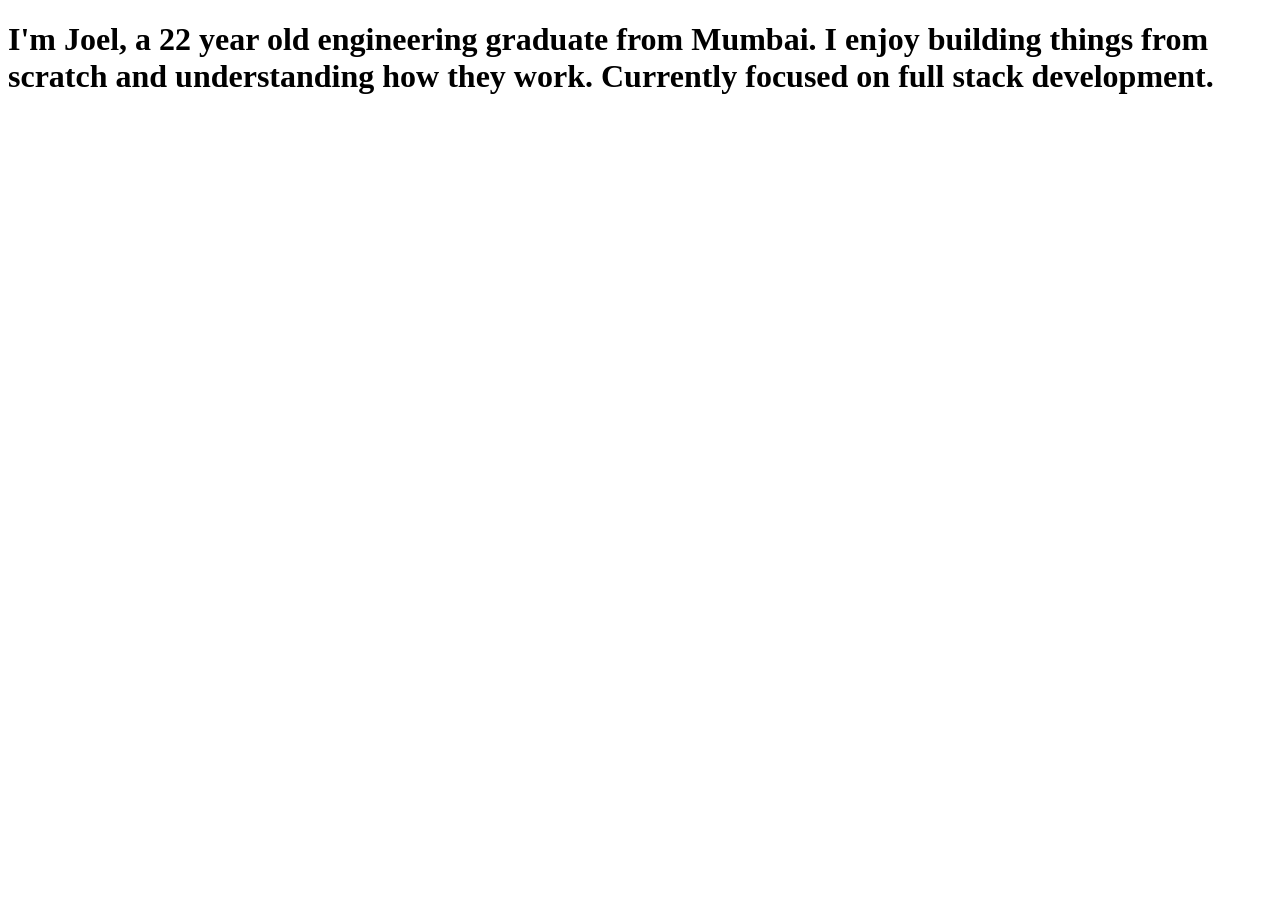
==== templates/about.html @ d58c5162 "Contains html" ====
<!DOCTYPE html>
<html lang="en">
<head>
    <meta charset="UTF-8">
    <meta name="viewport" content="width=device-width, initial-scale=1.0">
    <title>About me</title>
</head>
<body>
     <h1>I'm Joel, a 22 year old engineering graduate from Mumbai. 
        I enjoy building things from scratch and understanding how they work. 
        Currently focused on full stack development.</h1>
</body>
</html>
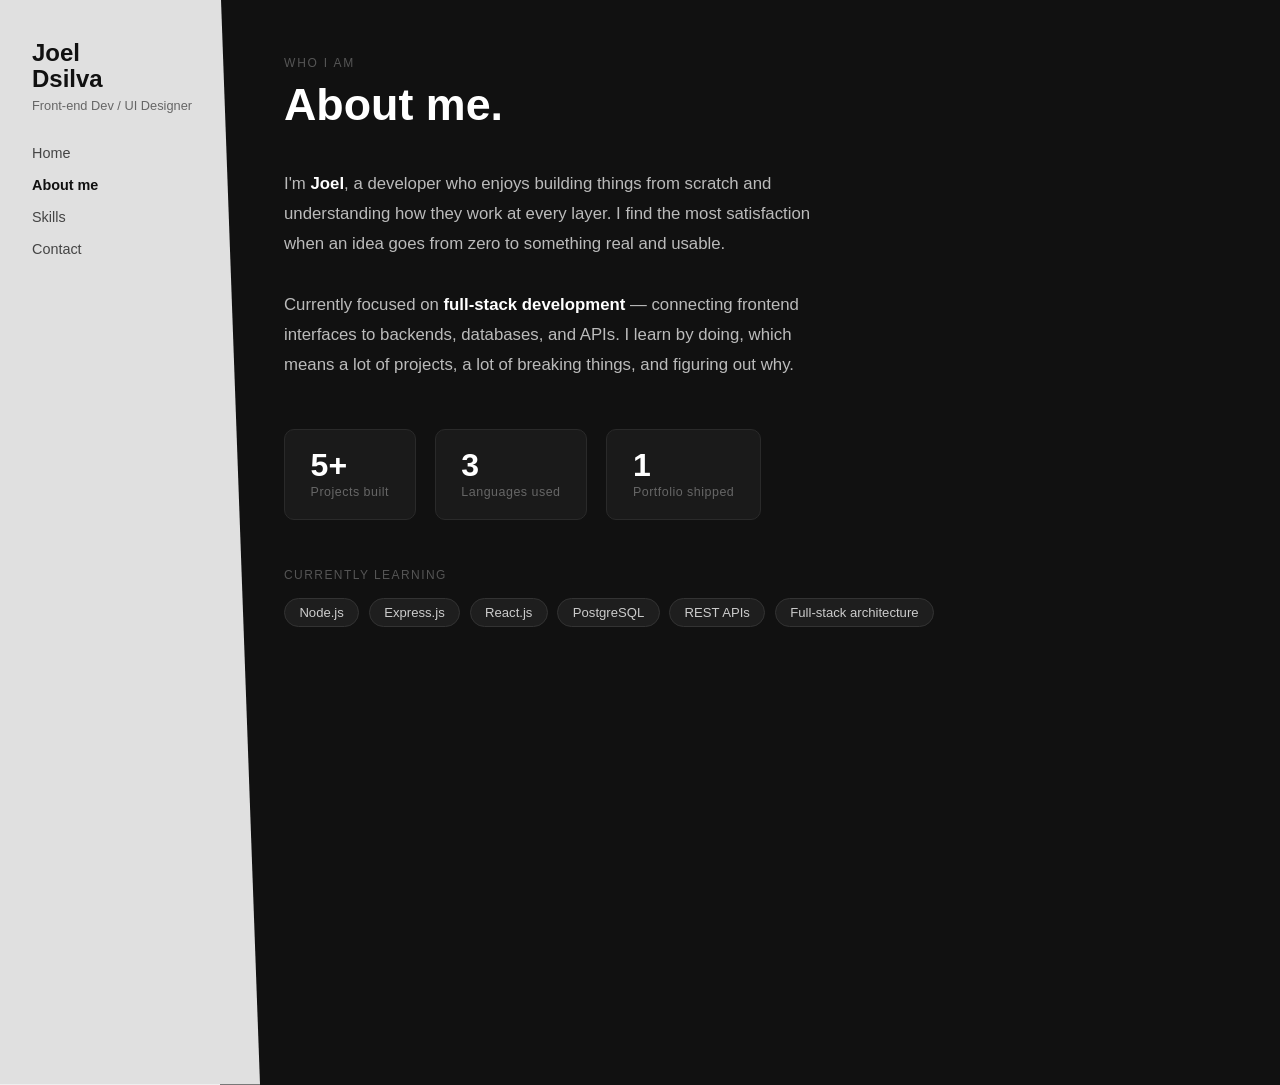
==== commit 972ba7be: "updated html" ====
--- a/templates/about.html
+++ b/templates/about.html
@@ -1,13 +1,218 @@
 <!DOCTYPE html>
 <html lang="en">
 <head>
-    <meta charset="UTF-8">
-    <meta name="viewport" content="width=device-width, initial-scale=1.0">
-    <title>About me</title>
+  <meta charset="UTF-8">
+  <meta name="viewport" content="width=device-width, initial-scale=1.0">
+  <title>About — Joel Dsilva</title>
+  <link rel="stylesheet" href="/styles/style.css">
+  <link rel="stylesheet" href="/styles/effects.css">
+  <style>
+    body { overflow-y: auto; }
+
+    .page-layout {
+      min-height: 100vh;
+      display: flex;
+    }
+
+    /* reuse left sidebar */
+    .sidebar {
+      width: 260px;
+      min-width: 220px;
+      background: #e0e0e0;
+      display: flex;
+      flex-direction: column;
+      justify-content: space-between;
+      padding: 2.5rem 2rem;
+      clip-path: polygon(0 0, 85% 0, 100% 100%, 0 100%);
+      z-index: 1;
+      position: relative;
+    }
+
+    .sidebar-name {
+      font-size: 1.5rem;
+      font-weight: 900;
+      color: #111;
+      line-height: 1.1;
+      margin-bottom: 0.3rem;
+    }
+
+    .sidebar-role {
+      font-size: 0.8rem;
+      color: #666;
+      margin-bottom: 2rem;
+    }
+
+    .sidebar-nav {
+      display: flex;
+      flex-direction: column;
+      gap: 1rem;
+    }
+
+    .sidebar-nav a {
+      color: #444;
+      text-decoration: none;
+      font-size: 0.9rem;
+      transition: color 0.2s;
+    }
+
+    .sidebar-nav a:hover,
+    .sidebar-nav a.active {
+      color: #111;
+      font-weight: 700;
+    }
+
+    /* main content */
+    .main {
+      flex: 1;
+      background: #111;
+      padding: 3.5rem 4rem;
+      margin-left: -40px;
+      overflow-y: auto;
+    }
+
+    .page-label {
+      font-size: 0.75rem;
+      letter-spacing: 0.15em;
+      text-transform: uppercase;
+      color: #555;
+      margin-bottom: 0.6rem;
+    }
+
+    .page-title {
+      font-size: 2.8rem;
+      font-weight: 900;
+      color: #fff;
+      line-height: 1.1;
+      margin-bottom: 2.5rem;
+    }
+
+    .about-bio {
+      max-width: 560px;
+      color: #bbb;
+      font-size: 1.05rem;
+      line-height: 1.8;
+      margin-bottom: 3rem;
+    }
+
+    .about-bio strong {
+      color: #fff;
+    }
+
+    /* stat cards row */
+    .stats {
+      display: flex;
+      gap: 1.2rem;
+      flex-wrap: wrap;
+      margin-bottom: 3rem;
+    }
+
+    .stat-card {
+      background: #1a1a1a;
+      border: 1px solid #2a2a2a;
+      border-radius: 10px;
+      padding: 1.2rem 1.6rem;
+      min-width: 130px;
+    }
+
+    .stat-number {
+      font-size: 2rem;
+      font-weight: 900;
+      color: #fff;
+      line-height: 1;
+    }
+
+    .stat-label {
+      font-size: 0.78rem;
+      color: #666;
+      margin-top: 0.3rem;
+      letter-spacing: 0.04em;
+    }
+
+    /* currently learning */
+    .section-heading {
+      font-size: 0.75rem;
+      letter-spacing: 0.12em;
+      text-transform: uppercase;
+      color: #555;
+      margin-bottom: 1rem;
+    }
+
+    .tags {
+      display: flex;
+      flex-wrap: wrap;
+      gap: 0.6rem;
+    }
+
+    .tag {
+      background: #1e1e1e;
+      border: 1px solid #333;
+      color: #ccc;
+      font-size: 0.82rem;
+      padding: 0.4rem 0.9rem;
+      border-radius: 20px;
+    }
+  </style>
 </head>
 <body>
-     <h1>I'm Joel, a 22 year old engineering graduate from Mumbai. 
-        I enjoy building things from scratch and understanding how they work. 
-        Currently focused on full stack development.</h1>
+  <div class="page-layout">
+
+    <!-- Sidebar -->
+    <aside class="sidebar">
+      <div>
+        <p class="sidebar-name">Joel<br>Dsilva</p>
+        <p class="sidebar-role">Front-end Dev / UI Designer</p>
+      </div>
+      <nav class="sidebar-nav">
+        <a href="/templates/index.html">Home</a>
+        <a href="/templates/about.html" class="active">About me</a>
+        <a href="/templates/skills.html">Skills</a>
+        <a href="/templates/contact.html">Contact</a>
+      </nav>
+    </aside>
+
+    <!-- Main content -->
+    <main class="main">
+
+      <p class="page-label fade-in">Who I am</p>
+      <h1 class="page-title fade-in delay-1">About me.</h1>
+
+      <p class="about-bio fade-in delay-2">
+        I'm <strong>Joel</strong>, a developer who enjoys building things from scratch
+        and understanding how they work at every layer. I find the most satisfaction
+        when an idea goes from zero to something real and usable.<br><br>
+        Currently focused on <strong>full-stack development</strong> — connecting
+        frontend interfaces to backends, databases, and APIs. I learn by doing,
+        which means a lot of projects, a lot of breaking things, and figuring out why.
+      </p>
+
+      <div class="stats fade-in delay-3">
+        <div class="stat-card">
+          <div class="stat-number">5+</div>
+          <div class="stat-label">Projects built</div>
+        </div>
+        <div class="stat-card">
+          <div class="stat-number">3</div>
+          <div class="stat-label">Languages used</div>
+        </div>
+        <div class="stat-card">
+          <div class="stat-number">1</div>
+          <div class="stat-label">Portfolio shipped</div>
+        </div>
+      </div>
+
+      <p class="section-heading fade-in delay-4">Currently learning</p>
+      <div class="tags fade-in delay-4">
+        <span class="tag">Node.js</span>
+        <span class="tag">Express.js</span>
+        <span class="tag">React.js</span>
+        <span class="tag">PostgreSQL</span>
+        <span class="tag">REST APIs</span>
+        <span class="tag">Full-stack architecture</span>
+      </div>
+
+    </main>
+  </div>
+
+  <script src="/scripts/main.js"></script>
 </body>
 </html>
--- a/styles/style.css
+++ b/styles/style.css
@@ -0,0 +1,188 @@
+* {
+  margin: 0;
+  padding: 0;
+  box-sizing: border-box;
+}
+
+body {
+  font-family: 'Segoe UI', sans-serif;
+  height: 100vh;
+  overflow: hidden;
+}
+
+nav, .container {
+  display: flex;
+  height: 100vh;
+  width: 100%;
+}
+
+/* LEFT gray panel */
+.left {
+  width: 48%;
+  background: #e0e0e0;
+  padding: 2rem 3rem;
+  display: flex;
+  flex-direction: column;
+  justify-content: center;
+  clip-path: polygon(0 0, 90% 0, 100% 100%, 0 100%);
+  z-index: 1;
+  position: relative;
+}
+
+.greeting {
+  font-size: 1.2rem;
+  font-weight: 400;
+  color: #333;
+  margin-bottom: 0.2rem;
+}
+
+.left h1 {
+  font-size: 3rem;
+  font-weight: 900;
+  color: #111;
+  line-height: 1.1;
+  margin-bottom: 0.4rem;
+}
+
+.role {
+  font-size: 0.95rem;
+  color: #555;
+  margin-bottom: 2.5rem;
+}
+
+/* Social icon circles */
+.social-links {
+  display: flex;
+  gap: 0.8rem;
+}
+
+.social-links a {
+  width: 44px;
+  height: 44px;
+  border-radius: 50%;
+  background: #c8c8c8;
+  display: flex;
+  align-items: center;
+  justify-content: center;
+  text-decoration: none;
+  color: #111;
+  font-size: 1rem;
+  transition: background 0.2s;
+}
+
+.social-links a:hover {
+  background: #aaa;
+}
+
+/* RIGHT dark panel */
+.right {
+  flex: 1;
+  background: #111;
+  display: flex;
+  flex-direction: column;
+  justify-content: space-between;
+  padding: 2rem 3rem;
+  margin-left: -60px; 
+  z-index: 0;  
+  overflow: hidden;
+}
+
+.hero-photo {
+  display: flex;
+  justify-content: center;
+  align-items: flex-end;
+  width: 100%;
+  flex: 1;
+  padding-bottom: 0; 
+}
+
+.hero-photo img {
+  max-height: 85vh;
+  width: auto;
+  object-fit: contain;
+  object-position: bottom;
+  display: block;
+  margin: 0 auto;
+  position: relative;
+  bottom: -10px;
+}
+
+/* Nav links horizontal at the top right */
+.nav-links {
+  display: flex;
+  flex-direction: row;
+  gap: 2.5rem;
+  justify-content: flex-end;
+  align-items: center;
+}
+
+.nav-links a {
+  color: #eee;
+  text-decoration: none;
+  font-size: 0.95rem;
+  font-weight: 400;    /* ← lighter, matching the reference */
+  letter-spacing: 0.02em;
+}
+
+.nav-links a:hover {
+  color: #fff;
+}
+
+/* =============================================
+   APPEND THESE TO YOUR EXISTING style.css
+   ============================================= */
+
+/* Blinking cursor for typing animation */
+.typing-cursor::after {
+  content: "|";
+  display: inline-block;
+  margin-left: 2px;
+  color: #555;
+  animation: blink 0.75s step-end infinite;
+}
+
+@keyframes blink {
+  0%, 100% { opacity: 1; }
+  50%       { opacity: 0; }
+}
+
+/* Scroll-triggered fade-in base state */
+.fade-in {
+  opacity: 0;
+  transform: translateY(24px);
+  transition: opacity 0.6s ease, transform 0.6s ease;
+}
+
+.fade-in.visible {
+  opacity: 1;
+  transform: translateY(0);
+}
+
+/* Stagger siblings — add delay-1, delay-2, delay-3 to elements */
+.fade-in.delay-1 { transition-delay: 0.1s; }
+.fade-in.delay-2 { transition-delay: 0.2s; }
+.fade-in.delay-3 { transition-delay: 0.3s; }
+.fade-in.delay-4 { transition-delay: 0.4s; }
+
+/* Active nav link */
+.nav-links a.active {
+  color: #fff;
+  border-bottom: 1px solid rgba(255,255,255,0.5);
+  padding-bottom: 2px;
+}
+
+/* Hero image fade-in on load */
+.hero-photo img {
+  animation: slideUp 0.9s ease 0.4s both;
+}
+
+@keyframes slideUp {
+  from {
+    opacity: 0;
+    transform: translateY(30px);
+  }
+  to {
+    opacity: 1;
+    transform: translateY(0);
+  }
+}
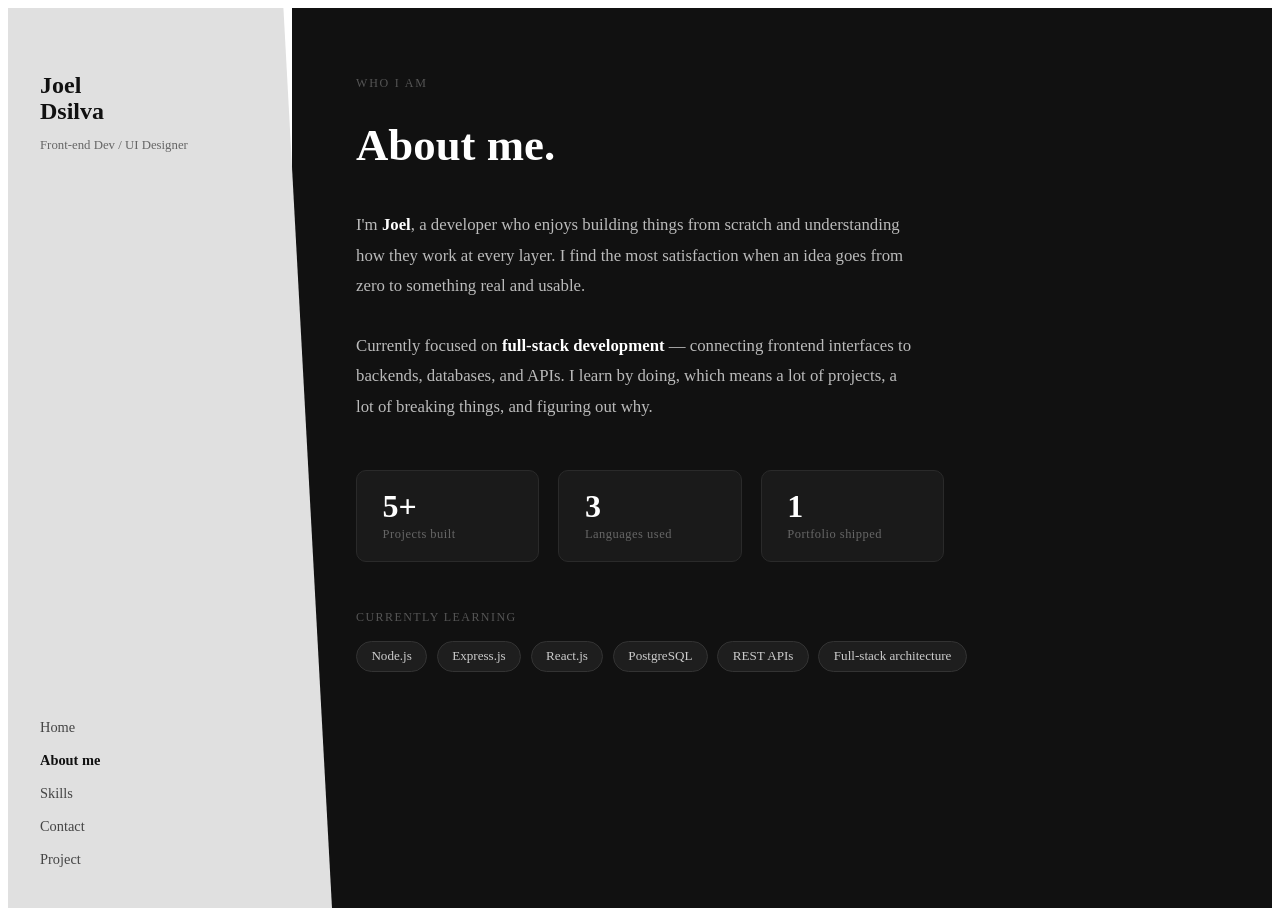
==== commit bab1b573: "About page" ====
--- a/templates/about.html
+++ b/templates/about.html
@@ -4,8 +4,7 @@
   <meta charset="UTF-8">
   <meta name="viewport" content="width=device-width, initial-scale=1.0">
   <title>About — Joel Dsilva</title>
-  <link rel="stylesheet" href="/styles/style.css">
-  <link rel="stylesheet" href="/styles/effects.css">
+  <link rel="stylesheet" href="/static/style.css">
   <style>
     body { overflow-y: auto; }
 
@@ -163,10 +162,11 @@
         <p class="sidebar-role">Front-end Dev / UI Designer</p>
       </div>
       <nav class="sidebar-nav">
-        <a href="/templates/index.html">Home</a>
-        <a href="/templates/about.html" class="active">About me</a>
-        <a href="/templates/skills.html">Skills</a>
-        <a href="/templates/contact.html">Contact</a>
+        <a href="/">Home</a>
+        <a href="/about" class="active">About me</a>
+        <a href="/skills">Skills</a>
+        <a href="/contact">Contact</a>
+        <a href="/projects">Project</a>
       </nav>
     </aside>
 
@@ -213,6 +213,6 @@
     </main>
   </div>
 
-  <script src="/scripts/main.js"></script>
+  <script src="/static/main.js"></script>
 </body>
 </html>
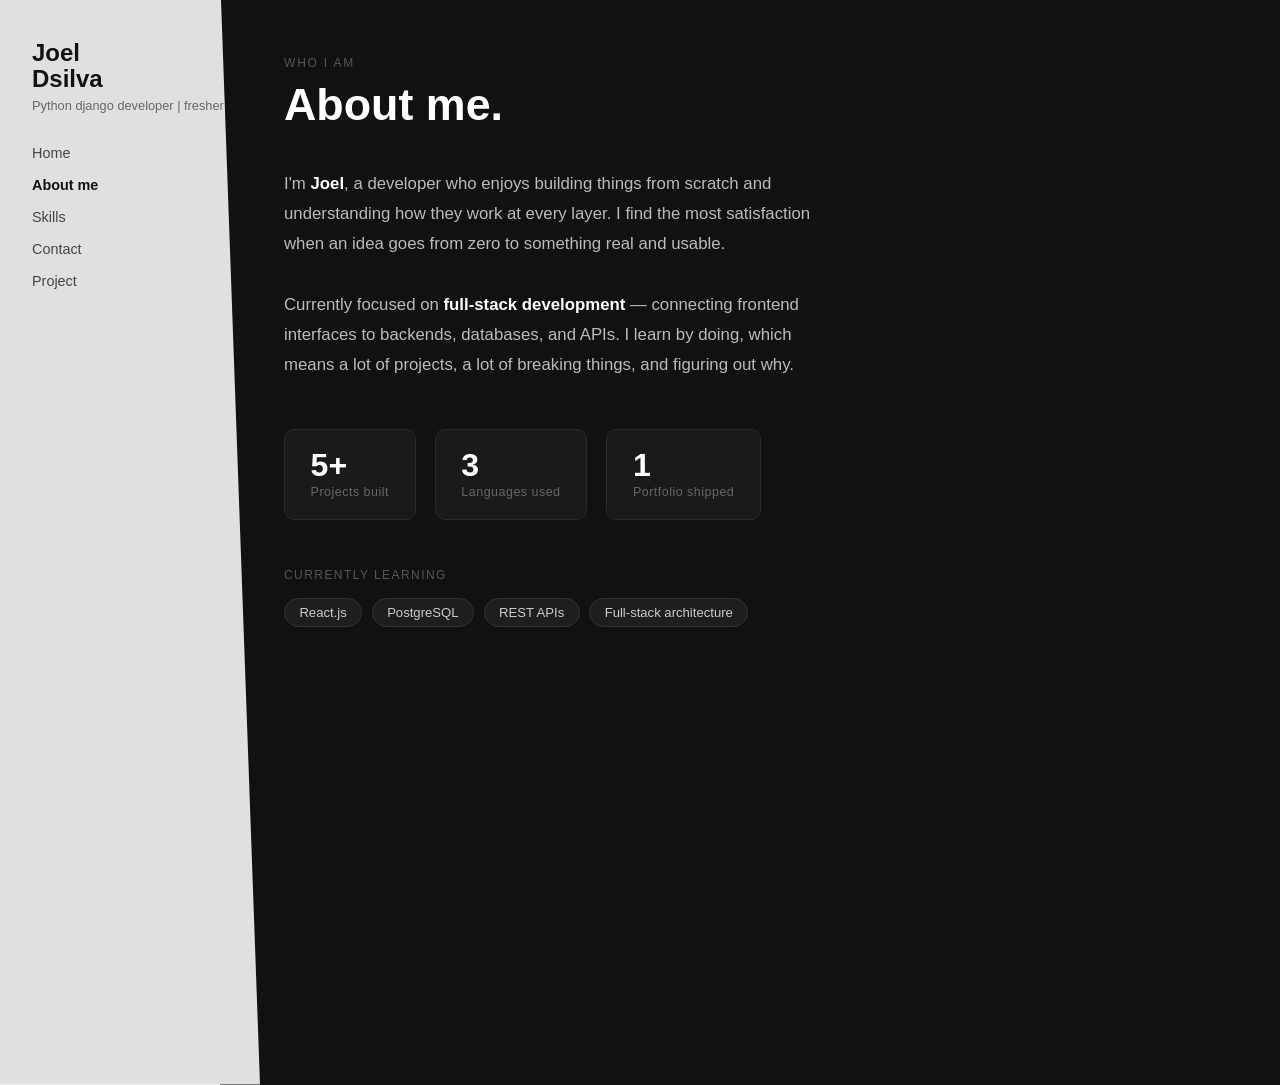
==== commit f256adfc: "changes in templates files" ====
--- a/templates/about.html
+++ b/templates/about.html
@@ -159,7 +159,7 @@
     <aside class="sidebar">
       <div>
         <p class="sidebar-name">Joel<br>Dsilva</p>
-        <p class="sidebar-role">Front-end Dev / UI Designer</p>
+        <p class="sidebar-role">Python django developer | fresher</p>
       </div>
       <nav class="sidebar-nav">
         <a href="/">Home</a>
@@ -202,8 +202,6 @@
 
       <p class="section-heading fade-in delay-4">Currently learning</p>
       <div class="tags fade-in delay-4">
-        <span class="tag">Node.js</span>
-        <span class="tag">Express.js</span>
         <span class="tag">React.js</span>
         <span class="tag">PostgreSQL</span>
         <span class="tag">REST APIs</span>
--- a/static/style.css
+++ b/static/style.css
@@ -0,0 +1,188 @@
+* {
+  margin: 0;
+  padding: 0;
+  box-sizing: border-box;
+}
+
+body {
+  font-family: 'Segoe UI', sans-serif;
+  height: 100vh;
+  overflow: hidden;
+}
+
+nav, .container {
+  display: flex;
+  height: 100vh;
+  width: 100%;
+}
+
+/* LEFT gray panel */
+.left {
+  width: 48%;
+  background: #e0e0e0;
+  padding: 2rem 3rem;
+  display: flex;
+  flex-direction: column;
+  justify-content: center;
+  clip-path: polygon(0 0, 90% 0, 100% 100%, 0 100%);
+  z-index: 1;
+  position: relative;
+}
+
+.greeting {
+  font-size: 1.2rem;
+  font-weight: 400;
+  color: #333;
+  margin-bottom: 0.2rem;
+}
+
+.left h1 {
+  font-size: 3rem;
+  font-weight: 900;
+  color: #111;
+  line-height: 1.1;
+  margin-bottom: 0.4rem;
+}
+
+.role {
+  font-size: 0.95rem;
+  color: #555;
+  margin-bottom: 2.5rem;
+}
+
+/* Social icon circles */
+.social-links {
+  display: flex;
+  gap: 0.8rem;
+}
+
+.social-links a {
+  width: 44px;
+  height: 44px;
+  border-radius: 50%;
+  background: #c8c8c8;
+  display: flex;
+  align-items: center;
+  justify-content: center;
+  text-decoration: none;
+  color: #111;
+  font-size: 1rem;
+  transition: background 0.2s;
+}
+
+.social-links a:hover {
+  background: #aaa;
+}
+
+/* RIGHT dark panel */
+.right {
+  flex: 1;
+  background: #111;
+  display: flex;
+  flex-direction: column;
+  justify-content: space-between;
+  padding: 2rem 3rem;
+  margin-left: -60px; 
+  z-index: 0;  
+  overflow: hidden;
+}
+
+.hero-photo {
+  display: flex;
+  justify-content: center;
+  align-items: flex-end;
+  width: 100%;
+  flex: 1;
+  padding-bottom: 0; 
+}
+
+.hero-photo img {
+  max-height: 85vh;
+  width: auto;
+  object-fit: contain;
+  object-position: bottom;
+  display: block;
+  margin: 0 auto;
+  position: relative;
+  bottom: -10px;
+}
+
+/* Nav links horizontal at the top right */
+.nav-links {
+  display: flex;
+  flex-direction: row;
+  gap: 2.5rem;
+  justify-content: flex-end;
+  align-items: center;
+}
+
+.nav-links a {
+  color: #eee;
+  text-decoration: none;
+  font-size: 0.95rem;
+  font-weight: 400;    /* ← lighter, matching the reference */
+  letter-spacing: 0.02em;
+}
+
+.nav-links a:hover {
+  color: #fff;
+}
+
+/* =============================================
+   APPEND THESE TO YOUR EXISTING style.css
+   ============================================= */
+
+/* Blinking cursor for typing animation */
+.typing-cursor::after {
+  content: "|";
+  display: inline-block;
+  margin-left: 2px;
+  color: #555;
+  animation: blink 0.75s step-end infinite;
+}
+
+@keyframes blink {
+  0%, 100% { opacity: 1; }
+  50%       { opacity: 0; }
+}
+
+/* Scroll-triggered fade-in base state */
+.fade-in {
+  opacity: 0;
+  transform: translateY(24px);
+  transition: opacity 0.6s ease, transform 0.6s ease;
+}
+
+.fade-in.visible {
+  opacity: 1;
+  transform: translateY(0);
+}
+
+/* Stagger siblings — add delay-1, delay-2, delay-3 to elements */
+.fade-in.delay-1 { transition-delay: 0.1s; }
+.fade-in.delay-2 { transition-delay: 0.2s; }
+.fade-in.delay-3 { transition-delay: 0.3s; }
+.fade-in.delay-4 { transition-delay: 0.4s; }
+
+/* Active nav link */
+.nav-links a.active {
+  color: #fff;
+  border-bottom: 1px solid rgba(255,255,255,0.5);
+  padding-bottom: 2px;
+}
+
+/* Hero image fade-in on load */
+.hero-photo img {
+  animation: slideUp 0.9s ease 0.4s both;
+}
+
+@keyframes slideUp {
+  from {
+    opacity: 0;
+    transform: translateY(30px);
+  }
+  to {
+    opacity: 1;
+    transform: translateY(0);
+  }
+}
